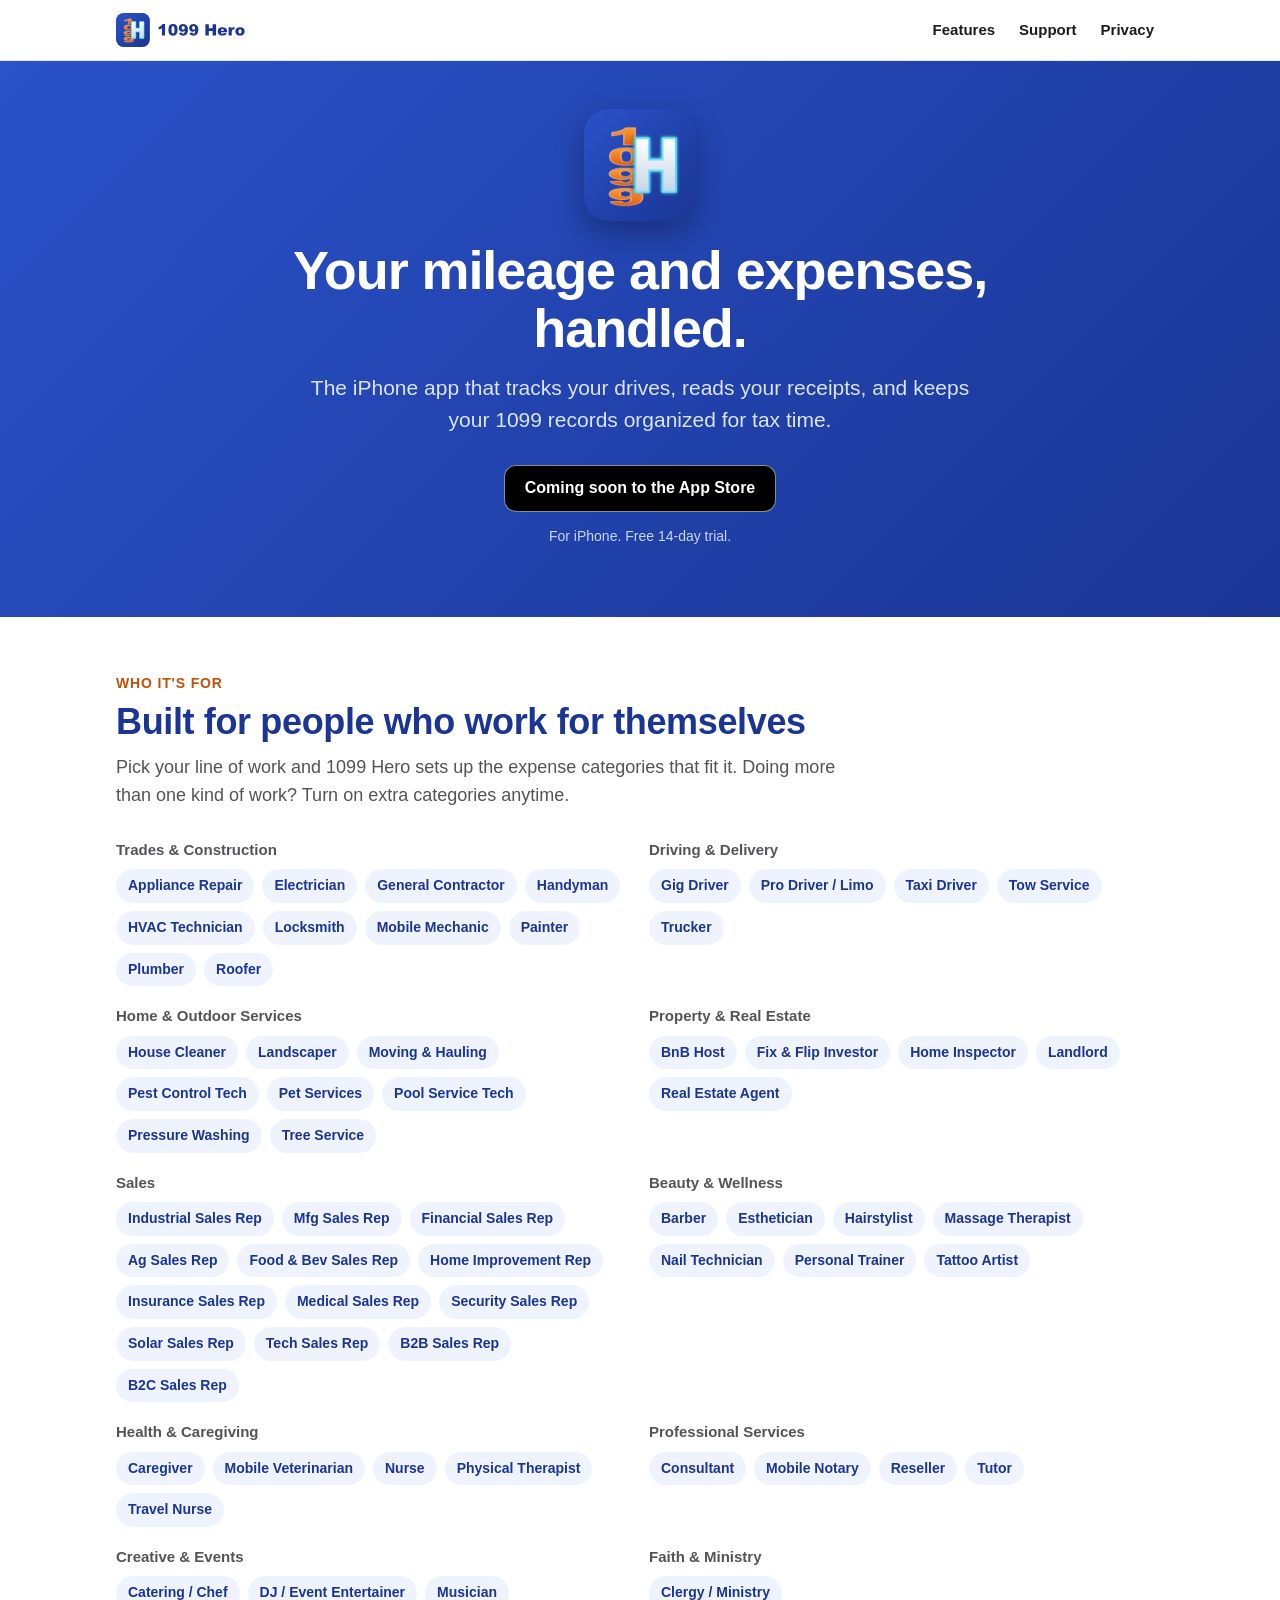
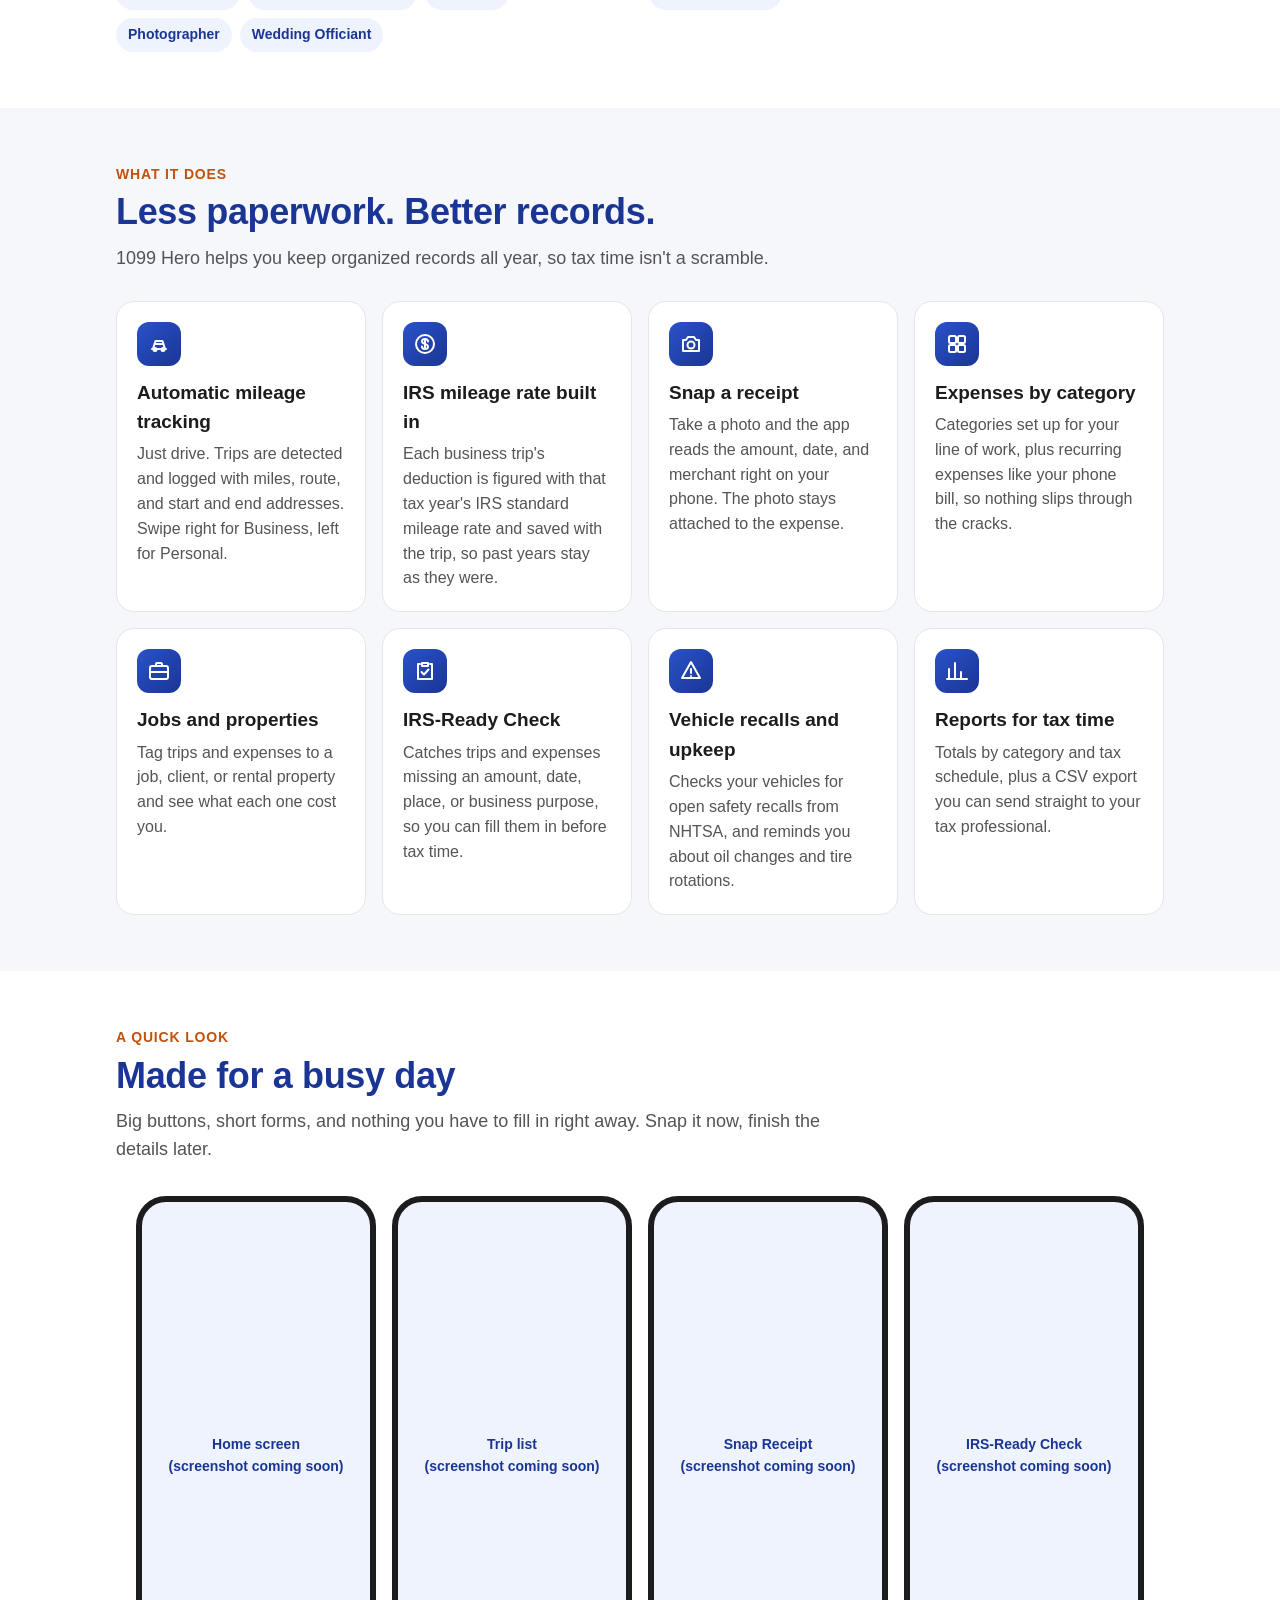
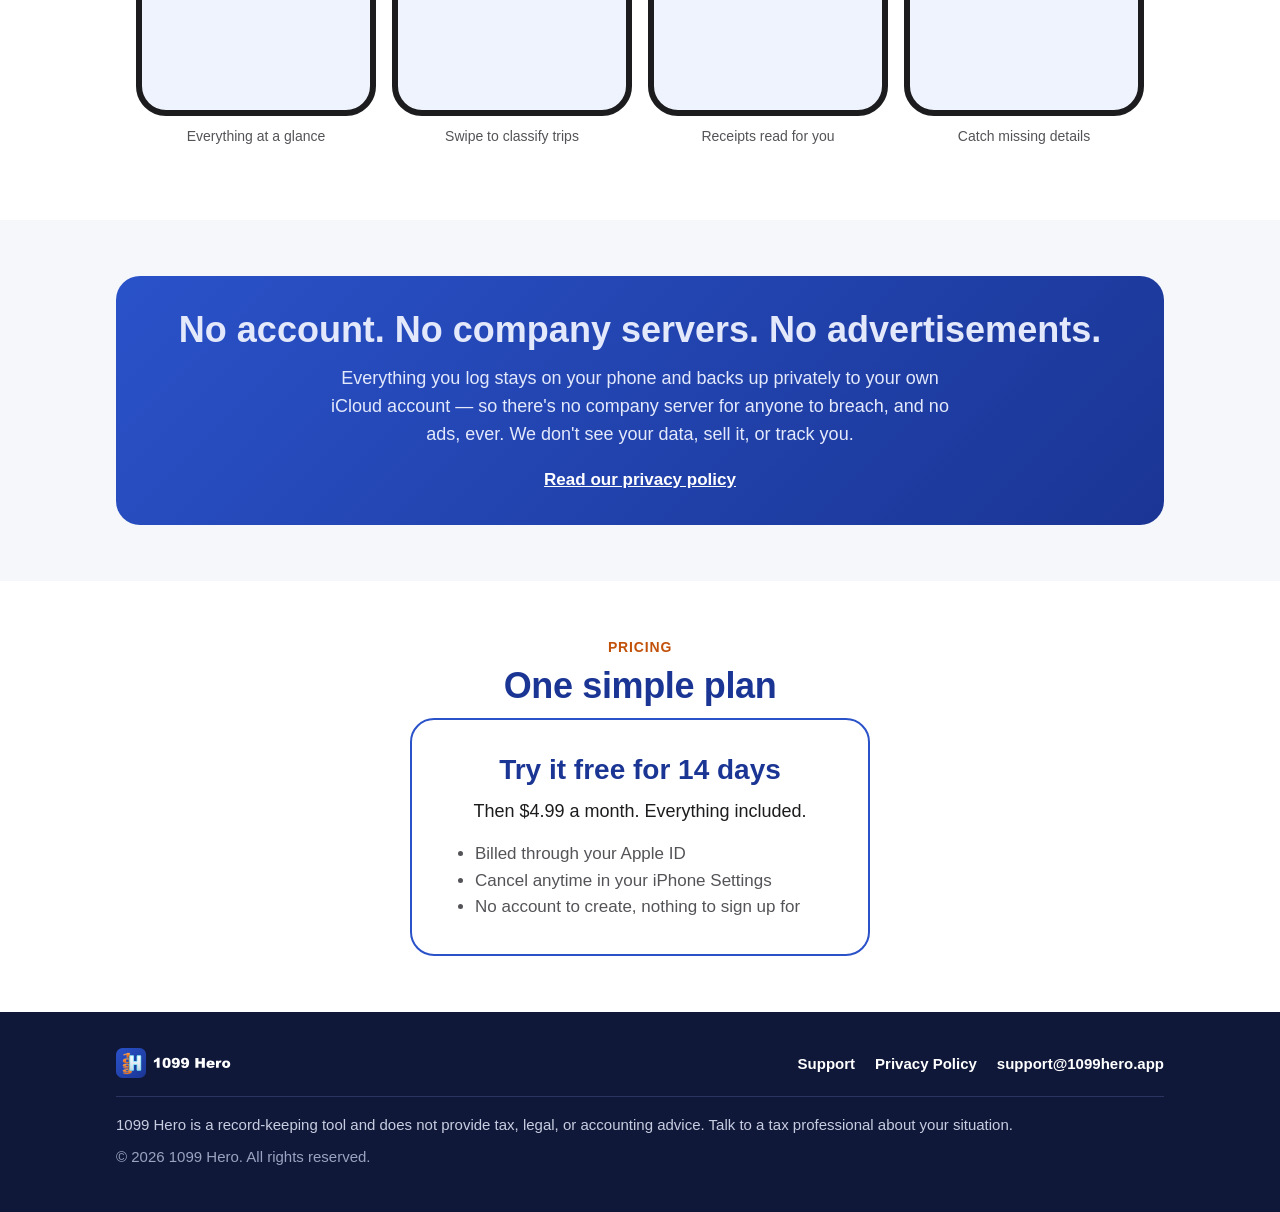
==== index.html @ 38cb96b1 "Initial 1099 Hero website: home, support, privacy policy Co-Authored-By: Claude Opus 5.5 <noreply@an" ====
<!doctype html>
<html lang="en">
<head>
<meta charset="utf-8">
<meta name="viewport" content="width=device-width, initial-scale=1, viewport-fit=cover">
<title>1099 Hero – Mileage, Receipt &amp; Expense Tracker for 1099 Workers</title>
<meta name="description" content="1099 Hero is an iPhone app for self-employed and 1099 workers. Track mileage automatically, snap receipts, organize expenses by job, and keep IRS-ready records. No account, no ads.">
<link rel="canonical" href="https://1099hero.app/">
<meta name="theme-color" content="#2A52C9">
<link rel="icon" href="assets/img/icon.svg" type="image/svg+xml">
<link rel="icon" href="assets/img/favicon-32.png" sizes="32x32" type="image/png">
<link rel="apple-touch-icon" href="assets/img/apple-touch-icon.png">
<meta property="og:type" content="website">
<meta property="og:site_name" content="1099 Hero">
<meta property="og:title" content="1099 Hero – Mileage, receipts and expenses for 1099 workers">
<meta property="og:description" content="Track mileage automatically, snap receipts, and keep organized, IRS-ready records on your iPhone. No account. No ads.">
<meta property="og:url" content="https://1099hero.app/">
<meta property="og:image" content="https://1099hero.app/assets/img/og-image.png">
<meta property="og:image:width" content="1200">
<meta property="og:image:height" content="630">
<meta property="og:image:alt" content="1099 Hero logo with the words: Mileage, receipts and expenses for 1099 workers">
<meta name="twitter:card" content="summary_large_image">
<link rel="stylesheet" href="assets/css/site.css">
</head>
<body>
<a class="skip" href="#main">Skip to content</a>

<header class="site-header">
  <div class="wrap">
    <a class="brand" href="./" aria-label="1099 Hero home"><img src="assets/img/logo-horizontal-light-bg.svg" alt="1099 Hero" width="134" height="34"></a>
    <nav class="nav" aria-label="Main">
      <a class="hide-sm" href="#features">Features</a>
      <a href="support/">Support</a>
      <a href="privacy/">Privacy</a>
    </nav>
  </div>
</header>

<main id="main">

  <section class="hero">
    <div class="wrap">
      <img class="app-icon" src="assets/img/icon-256.png" alt="1099 Hero app icon" width="112" height="112">
      <h1>Your mileage and expenses, handled.</h1>
      <p class="sub">The iPhone app that tracks your drives, reads your receipts, and keeps your 1099 records organized for tax time.</p>
      <!-- AT LAUNCH: replace this <span> with Apple's official "Download on the App Store" badge, e.g.
           <a href="https://apps.apple.com/app/idXXXXXXXXXX"><img src="assets/img/app-store-badge.svg" alt="Download on the App Store" width="160" height="53"></a> -->
      <span class="store-badge" role="note">Coming soon to the App Store</span>
      <p class="fine">For iPhone. Free 14-day trial.</p>
    </div>
  </section>

  <section class="block" id="who">
    <div class="wrap">
      <p class="eyebrow">Who it's for</p>
      <h2>Built for people who work for themselves</h2>
      <p class="lede">Pick your line of work and 1099 Hero sets up the expense categories that fit it. Doing more than one kind of work? Turn on extra categories anytime.</p>
      <div class="groups">
        <div class="group">
          <h3>Trades &amp; Construction</h3>
          <ul class="chips">
            <li>Appliance Repair</li><li>Electrician</li><li>General Contractor</li><li>Handyman</li><li>HVAC Technician</li><li>Locksmith</li><li>Mobile Mechanic</li><li>Painter</li><li>Plumber</li><li>Roofer</li>
          </ul>
        </div>
        <div class="group">
          <h3>Driving &amp; Delivery</h3>
          <ul class="chips">
            <li>Gig Driver</li><li>Pro Driver / Limo</li><li>Taxi Driver</li><li>Tow Service</li><li>Trucker</li>
          </ul>
        </div>
        <div class="group">
          <h3>Home &amp; Outdoor Services</h3>
          <ul class="chips">
            <li>House Cleaner</li><li>Landscaper</li><li>Moving &amp; Hauling</li><li>Pest Control Tech</li><li>Pet Services</li><li>Pool Service Tech</li><li>Pressure Washing</li><li>Tree Service</li>
          </ul>
        </div>
        <div class="group">
          <h3>Property &amp; Real Estate</h3>
          <ul class="chips">
            <li>BnB Host</li><li>Fix &amp; Flip Investor</li><li>Home Inspector</li><li>Landlord</li><li>Real Estate Agent</li>
          </ul>
        </div>
        <div class="group">
          <h3>Sales</h3>
          <ul class="chips">
            <li>Industrial Sales Rep</li><li>Mfg Sales Rep</li><li>Financial Sales Rep</li><li>Ag Sales Rep</li><li>Food &amp; Bev Sales Rep</li><li>Home Improvement Rep</li><li>Insurance Sales Rep</li><li>Medical Sales Rep</li><li>Security Sales Rep</li><li>Solar Sales Rep</li><li>Tech Sales Rep</li><li>B2B Sales Rep</li><li>B2C Sales Rep</li>
          </ul>
        </div>
        <div class="group">
          <h3>Beauty &amp; Wellness</h3>
          <ul class="chips">
            <li>Barber</li><li>Esthetician</li><li>Hairstylist</li><li>Massage Therapist</li><li>Nail Technician</li><li>Personal Trainer</li><li>Tattoo Artist</li>
          </ul>
        </div>
        <div class="group">
          <h3>Health &amp; Caregiving</h3>
          <ul class="chips">
            <li>Caregiver</li><li>Mobile Veterinarian</li><li>Nurse</li><li>Physical Therapist</li><li>Travel Nurse</li>
          </ul>
        </div>
        <div class="group">
          <h3>Professional Services</h3>
          <ul class="chips">
            <li>Consultant</li><li>Mobile Notary</li><li>Reseller</li><li>Tutor</li>
          </ul>
        </div>
        <div class="group">
          <h3>Creative &amp; Events</h3>
          <ul class="chips">
            <li>Catering / Chef</li><li>DJ / Event Entertainer</li><li>Musician</li><li>Photographer</li><li>Wedding Officiant</li>
          </ul>
        </div>
        <div class="group">
          <h3>Faith &amp; Ministry</h3>
          <ul class="chips">
            <li>Clergy / Ministry</li>
          </ul>
        </div>
      </div>
    </div>
  </section>

  <section class="block soft" id="features">
    <div class="wrap">
      <p class="eyebrow">What it does</p>
      <h2>Less paperwork. Better records.</h2>
      <p class="lede">1099 Hero helps you keep organized records all year, so tax time isn't a scramble.</p>
      <div class="features">
        <article class="feature">
          <div class="ic" aria-hidden="true"><svg viewBox="0 0 24 24"><path d="M5 17h14M6 17l1.5-5h9L18 17M7.5 12l1-3h7l1 3"/><circle cx="8" cy="17.5" r="1.5"/><circle cx="16" cy="17.5" r="1.5"/></svg></div>
          <h3>Automatic mileage tracking</h3>
          <p>Just drive. Trips are detected and logged with miles, route, and start and end addresses. Swipe right for Business, left for Personal.</p>
        </article>
        <article class="feature">
          <div class="ic" aria-hidden="true"><svg viewBox="0 0 24 24"><circle cx="12" cy="12" r="9"/><path d="M12 7v10M15 9.5c0-1.4-1.3-2.5-3-2.5s-3 1-3 2.4c0 3.2 6 1.8 6 5.1 0 1.4-1.3 2.5-3 2.5s-3-1.1-3-2.5"/></svg></div>
          <h3>IRS mileage rate built in</h3>
          <p>Each business trip's deduction is figured with that tax year's IRS standard mileage rate and saved with the trip, so past years stay as they were.</p>
        </article>
        <article class="feature">
          <div class="ic" aria-hidden="true"><svg viewBox="0 0 24 24"><path d="M4 8h3l2-3h6l2 3h3v11H4z"/><circle cx="12" cy="13" r="3.5"/></svg></div>
          <h3>Snap a receipt</h3>
          <p>Take a photo and the app reads the amount, date, and merchant right on your phone. The photo stays attached to the expense.</p>
        </article>
        <article class="feature">
          <div class="ic" aria-hidden="true"><svg viewBox="0 0 24 24"><rect x="4" y="4" width="7" height="7" rx="1.5"/><rect x="13" y="4" width="7" height="7" rx="1.5"/><rect x="4" y="13" width="7" height="7" rx="1.5"/><rect x="13" y="13" width="7" height="7" rx="1.5"/></svg></div>
          <h3>Expenses by category</h3>
          <p>Categories set up for your line of work, plus recurring expenses like your phone bill, so nothing slips through the cracks.</p>
        </article>
        <article class="feature">
          <div class="ic" aria-hidden="true"><svg viewBox="0 0 24 24"><rect x="3" y="7" width="18" height="13" rx="2"/><path d="M9 7V5a1 1 0 0 1 1-1h4a1 1 0 0 1 1 1v2M3 13h18"/></svg></div>
          <h3>Jobs and properties</h3>
          <p>Tag trips and expenses to a job, client, or rental property and see what each one cost you.</p>
        </article>
        <article class="feature">
          <div class="ic" aria-hidden="true"><svg viewBox="0 0 24 24"><path d="M9 4h6v3H9zM7 5H5v15h14V5h-2"/><path d="M8.5 13l2.5 2.5 4.5-5"/></svg></div>
          <h3>IRS-Ready Check</h3>
          <p>Catches trips and expenses missing an amount, date, place, or business purpose, so you can fill them in before tax time.</p>
        </article>
        <article class="feature">
          <div class="ic" aria-hidden="true"><svg viewBox="0 0 24 24"><path d="M12 3l9 16H3z"/><path d="M12 10v4M12 17h.01"/></svg></div>
          <h3>Vehicle recalls and upkeep</h3>
          <p>Checks your vehicles for open safety recalls from NHTSA, and reminds you about oil changes and tire rotations.</p>
        </article>
        <article class="feature">
          <div class="ic" aria-hidden="true"><svg viewBox="0 0 24 24"><path d="M4 20V10M10 20V4M16 20v-7M22 20H2"/></svg></div>
          <h3>Reports for tax time</h3>
          <p>Totals by category and tax schedule, plus a CSV export you can send straight to your tax professional.</p>
        </article>
      </div>
    </div>
  </section>

  <section class="block" id="screens">
    <div class="wrap">
      <p class="eyebrow">A quick look</p>
      <h2>Made for a busy day</h2>
      <p class="lede">Big buttons, short forms, and nothing you have to fill in right away. Snap it now, finish the details later.</p>
      <!-- SCREENSHOTS: drop PNGs into assets/img/screenshots/ and replace each placeholder
           <div class="frame">…</div> with <div class="frame"><img src="assets/img/screenshots/home.png" alt="…" loading="lazy"></div> -->
      <div class="shots">
        <figure class="shot"><div class="frame">Home screen<br>(screenshot coming soon)</div><figcaption>Everything at a glance</figcaption></figure>
        <figure class="shot"><div class="frame">Trip list<br>(screenshot coming soon)</div><figcaption>Swipe to classify trips</figcaption></figure>
        <figure class="shot"><div class="frame">Snap Receipt<br>(screenshot coming soon)</div><figcaption>Receipts read for you</figcaption></figure>
        <figure class="shot"><div class="frame">IRS-Ready Check<br>(screenshot coming soon)</div><figcaption>Catch missing details</figcaption></figure>
      </div>
    </div>
  </section>

  <section class="block soft" id="privacy">
    <div class="wrap">
      <div class="privacy-card">
        <p class="big">No account. No company servers. No advertisements.</p>
        <p>Everything you log stays on your phone and backs up privately to your own iCloud account — so there's no company server for anyone to breach, and no ads, ever. We don't see your data, sell it, or track you.</p>
        <a href="privacy/">Read our privacy policy</a>
      </div>
    </div>
  </section>

  <section class="block" id="pricing">
    <div class="wrap">
      <p class="eyebrow" style="text-align:center">Pricing</p>
      <h2 style="text-align:center">One simple plan</h2>
      <div class="price-card">
        <p class="trial">Try it free for 14 days</p>
        <p class="then">Then $4.99 a month. Everything included.</p>
        <ul>
          <li>Billed through your Apple ID</li>
          <li>Cancel anytime in your iPhone Settings</li>
          <li>No account to create, nothing to sign up for</li>
        </ul>
      </div>
    </div>
  </section>

</main>

<footer class="site-footer">
  <div class="wrap">
    <div class="footer-top">
      <img src="assets/img/logo-horizontal-dark-bg.svg" alt="1099 Hero" width="118" height="30">
      <ul class="footer-links">
        <li><a href="support/">Support</a></li>
        <li><a href="privacy/">Privacy Policy</a></li>
        <li><a href="mailto:support@1099hero.app">support@1099hero.app</a></li>
      </ul>
    </div>
    <p class="disclaimer">1099 Hero is a record-keeping tool and does not provide tax, legal, or accounting advice. Talk to a tax professional about your situation.</p>
    <p class="copy">© 2026 1099 Hero. All rights reserved.</p>
  </div>
</footer>
</body>
</html>
---- assets/css/site.css ----
/* 1099 Hero website — one shared stylesheet for every page.
   Colors match the app: royal blue gradient + orange for actions. */
:root {
  --blue-1: #2A52C9;
  --blue-2: #1A3594;
  --blue-text: #1A3594;
  --blue-tint: #EFF3FD;
  --orange: #F97316;
  --orange-dark: #C2510A;      /* button fill: white text passes contrast */
  --orange-darker: #A3440A;
  --orange-tint: #FFF4ED;
  --text: #1C1C1E;
  --muted: #545458;
  --line: #E5E5EA;
  --bg: #FFFFFF;
  --bg-soft: #F6F7FB;
  --radius: 18px;
  --max: 1080px;
  color-scheme: light;
}

* { box-sizing: border-box; }
html { -webkit-text-size-adjust: 100%; scroll-behavior: smooth; }
body {
  margin: 0;
  background: var(--bg);
  color: var(--text);
  font: 17px/1.55 -apple-system, BlinkMacSystemFont, "SF Pro Text", "Segoe UI", Roboto, Helvetica, Arial, sans-serif;
}
img, svg { max-width: 100%; display: block; }
a { color: var(--blue-1); }
a:hover { color: var(--blue-2); }
:focus-visible { outline: 3px solid var(--orange); outline-offset: 2px; border-radius: 6px; }

.wrap { max-width: var(--max); margin: 0 auto; padding: 0 16px; }
.skip { position: absolute; left: -9999px; }
.skip:focus { left: 16px; top: 12px; background: #fff; padding: 8px 12px; z-index: 10; }

/* Header */
.site-header { border-bottom: 1px solid var(--line); background: rgba(255,255,255,.94); position: sticky; top: 0; z-index: 5; backdrop-filter: saturate(180%) blur(12px); -webkit-backdrop-filter: saturate(180%) blur(12px); }
.site-header .wrap { display: flex; align-items: center; justify-content: space-between; gap: 12px; min-height: 60px; }
.brand img { height: 34px; width: auto; }
.nav { display: flex; gap: 4px; }
.nav a { color: var(--text); text-decoration: none; font-weight: 600; font-size: 15px; padding: 8px 10px; border-radius: 10px; }
.nav a:hover, .nav a[aria-current="page"] { background: var(--blue-tint); color: var(--blue-2); }
@media (max-width: 420px) { .brand img { height: 28px; } .nav a { padding: 8px 7px; font-size: 14px; } .nav .hide-sm { display: none; } }

/* Hero */
.hero { background: linear-gradient(135deg, var(--blue-1), var(--blue-2)); color: #fff; text-align: center; padding: 48px 0 56px; }
.hero .app-icon { width: 112px; height: 112px; margin: 0 auto 20px; border-radius: 25px; box-shadow: 0 12px 30px rgba(0,0,0,.3); }
.hero h1 { font-size: clamp(32px, 8vw, 54px); line-height: 1.08; letter-spacing: -.02em; margin: 0 auto 14px; max-width: 14em; }
.hero p.sub { font-size: clamp(17px, 4.4vw, 21px); color: #DCE4FA; margin: 0 auto 28px; max-width: 32em; }
.store-badge { display: inline-flex; align-items: center; gap: 10px; background: #000; color: #fff; border: 1px solid rgba(255,255,255,.55); border-radius: 12px; padding: 10px 20px; font-weight: 600; font-size: 16px; text-decoration: none; }
.store-badge svg { width: 22px; height: 22px; fill: #fff; }
.hero .fine { font-size: 14px; color: #C9D6F5; margin-top: 14px; }

/* Sections */
section.block { padding: 56px 0; }
section.block.soft { background: var(--bg-soft); }
.eyebrow { color: var(--orange-dark); font-weight: 700; font-size: 14px; letter-spacing: .06em; text-transform: uppercase; margin: 0 0 6px; }
h2 { font-size: clamp(26px, 6vw, 36px); line-height: 1.15; letter-spacing: -.01em; margin: 0 0 12px; color: var(--blue-text); }
h3 { font-size: 19px; margin: 0 0 6px; }
.lede { color: var(--muted); font-size: 18px; max-width: 40em; margin: 0 0 28px; }

/* Professions */
.groups { display: grid; gap: 18px; grid-template-columns: 1fr; }
@media (min-width: 720px) { .groups { grid-template-columns: 1fr 1fr; } }
.group h3 { font-size: 15px; color: var(--muted); font-weight: 700; margin-bottom: 8px; }
.chips { display: flex; flex-wrap: wrap; gap: 8px; list-style: none; margin: 0; padding: 0; }
.chips li { background: var(--blue-tint); color: var(--blue-2); border-radius: 999px; padding: 6px 12px; font-size: 14px; font-weight: 600; }

/* Features */
.features { display: grid; gap: 16px; grid-template-columns: 1fr; }
@media (min-width: 640px) { .features { grid-template-columns: 1fr 1fr; } }
@media (min-width: 980px) { .features { grid-template-columns: 1fr 1fr 1fr 1fr; } }
.feature { background: #fff; border: 1px solid var(--line); border-radius: var(--radius); padding: 20px; }
.feature .ic { width: 44px; height: 44px; border-radius: 12px; display: grid; place-items: center; background: linear-gradient(135deg, var(--blue-1), var(--blue-2)); margin-bottom: 12px; }
.feature .ic svg { width: 24px; height: 24px; stroke: #fff; fill: none; stroke-width: 2; stroke-linecap: round; stroke-linejoin: round; }
.feature p { margin: 0; color: var(--muted); font-size: 16px; }

/* Screenshots */
.shots { display: flex; gap: 16px; overflow-x: auto; scroll-snap-type: x mandatory; padding: 4px 4px 16px; margin: 0 -4px; }
.shot { flex: 0 0 auto; width: min(62vw, 240px); scroll-snap-align: center; text-align: center; margin: 0; }
.shot .frame { aspect-ratio: 1290 / 2796; border-radius: 30px; border: 6px solid #1C1C1E; background: var(--blue-tint); overflow: hidden; display: grid; place-items: center; color: var(--blue-2); font-weight: 600; font-size: 14px; padding: 12px; }
.shot .frame img { width: 100%; height: 100%; object-fit: cover; }
.shot figcaption { font-size: 14px; color: var(--muted); margin-top: 10px; }
@media (min-width: 900px) { .shots { justify-content: center; overflow: visible; } }

/* Privacy */
.privacy-card { background: linear-gradient(135deg, var(--blue-1), var(--blue-2)); color: #fff; border-radius: 24px; padding: 32px 22px; text-align: center; }
.privacy-card .big { font-size: clamp(24px, 6vw, 36px); font-weight: 800; line-height: 1.2; margin: 0 0 14px; }
.privacy-card p { color: #E3E9FB; max-width: 36em; margin: 0 auto 18px; font-size: 18px; }
.privacy-card a { color: #fff; font-weight: 600; }

/* Pricing */
.price-card { max-width: 460px; margin: 0 auto; text-align: center; border: 2px solid var(--blue-1); border-radius: 24px; padding: 28px 22px; background: #fff; }
.price-card .trial { font-size: 28px; font-weight: 800; color: var(--blue-text); margin: 0 0 6px; }
.price-card .then { font-size: 18px; margin: 0 0 16px; }
.price-card ul { text-align: left; margin: 0 auto 6px; padding-left: 22px; max-width: 22em; color: var(--muted); }

/* Buttons */
.btn { display: inline-block; background: var(--orange-dark); color: #fff; text-decoration: none; font-weight: 700; padding: 14px 24px; border-radius: 14px; font-size: 17px; }
.btn:hover { background: var(--orange-darker); color: #fff; }

/* Support / text pages */
.page-head { background: linear-gradient(135deg, var(--blue-1), var(--blue-2)); color: #fff; padding: 40px 0; }
.page-head h1 { margin: 0 0 6px; font-size: clamp(30px, 7vw, 44px); line-height: 1.1; }
.page-head p { margin: 0; color: #DCE4FA; font-size: 18px; }
.contact-card { background: var(--orange-tint); border: 1px solid #F6C9A6; border-radius: var(--radius); padding: 22px; margin: 0 0 32px; }
.contact-card p { margin: 0 0 14px; font-size: 19px; font-weight: 600; }
.contact-card .note { font-size: 15px; font-weight: 400; color: var(--muted); margin: 12px 0 0; }
.faq details { border: 1px solid var(--line); border-radius: 14px; padding: 0 18px; margin-bottom: 10px; background: #fff; }
.faq summary { cursor: pointer; font-weight: 700; padding: 16px 0; list-style: none; position: relative; padding-right: 28px; }
.faq summary::-webkit-details-marker { display: none; }
.faq summary::after { content: "+"; position: absolute; right: 0; top: 12px; font-size: 24px; color: var(--blue-1); font-weight: 400; }
.faq details[open] summary::after { content: "–"; }
.faq details > div { padding: 0 0 16px; color: #3A3A3C; }
.faq details > div p { margin: 0 0 10px; }

/* Long-form (privacy policy) */
.prose { max-width: 760px; }
.prose .meta { color: var(--muted); margin: 0 0 24px; }
.prose .summary { background: var(--orange-tint); border: 1px solid #F6C9A6; border-radius: var(--radius); padding: 16px 20px; margin-bottom: 28px; }
.prose .summary h2 { font-size: 20px; color: var(--orange-dark); margin-top: 0; }
.prose section { border-top: 1px solid var(--line); padding: 20px 0 6px; }
.prose h2 { font-size: 22px; margin: 0 0 8px; }
.prose h3 { font-size: 17px; margin: 16px 0 4px; }
.prose li { margin-bottom: 6px; }
.prose table { width: 100%; border-collapse: collapse; font-size: 15px; margin-top: 8px; }
.prose th, .prose td { text-align: left; vertical-align: top; padding: 8px 6px; border-top: 1px solid var(--line); }
.prose th { color: var(--muted); font-weight: 600; }
@media (max-width: 560px) {
  .prose table, .prose thead, .prose tbody, .prose tr, .prose th, .prose td { display: block; }
  .prose thead { display: none; }
  .prose td { border-top: none; padding: 2px 0; }
  .prose tr { border-top: 1px solid var(--line); padding: 8px 0; }
  .prose td:first-child { font-weight: 700; }
}

/* Footer */
.site-footer { background: #10183A; color: #C7CDE0; padding: 36px 0 44px; font-size: 15px; }
.site-footer a { color: #fff; }
.footer-top { display: flex; flex-wrap: wrap; gap: 18px 28px; align-items: center; justify-content: space-between; margin-bottom: 18px; }
.footer-top img { height: 30px; width: auto; }
.footer-links { display: flex; flex-wrap: wrap; gap: 8px 20px; list-style: none; margin: 0; padding: 0; }
.footer-links a { text-decoration: none; font-weight: 600; }
.footer-links a:hover { text-decoration: underline; }
.disclaimer { border-top: 1px solid #2A3460; padding-top: 16px; margin: 0 0 8px; }
.copy { margin: 0; color: #9AA3BF; }
.prose .small { color: var(--muted); font-size: 14px; }
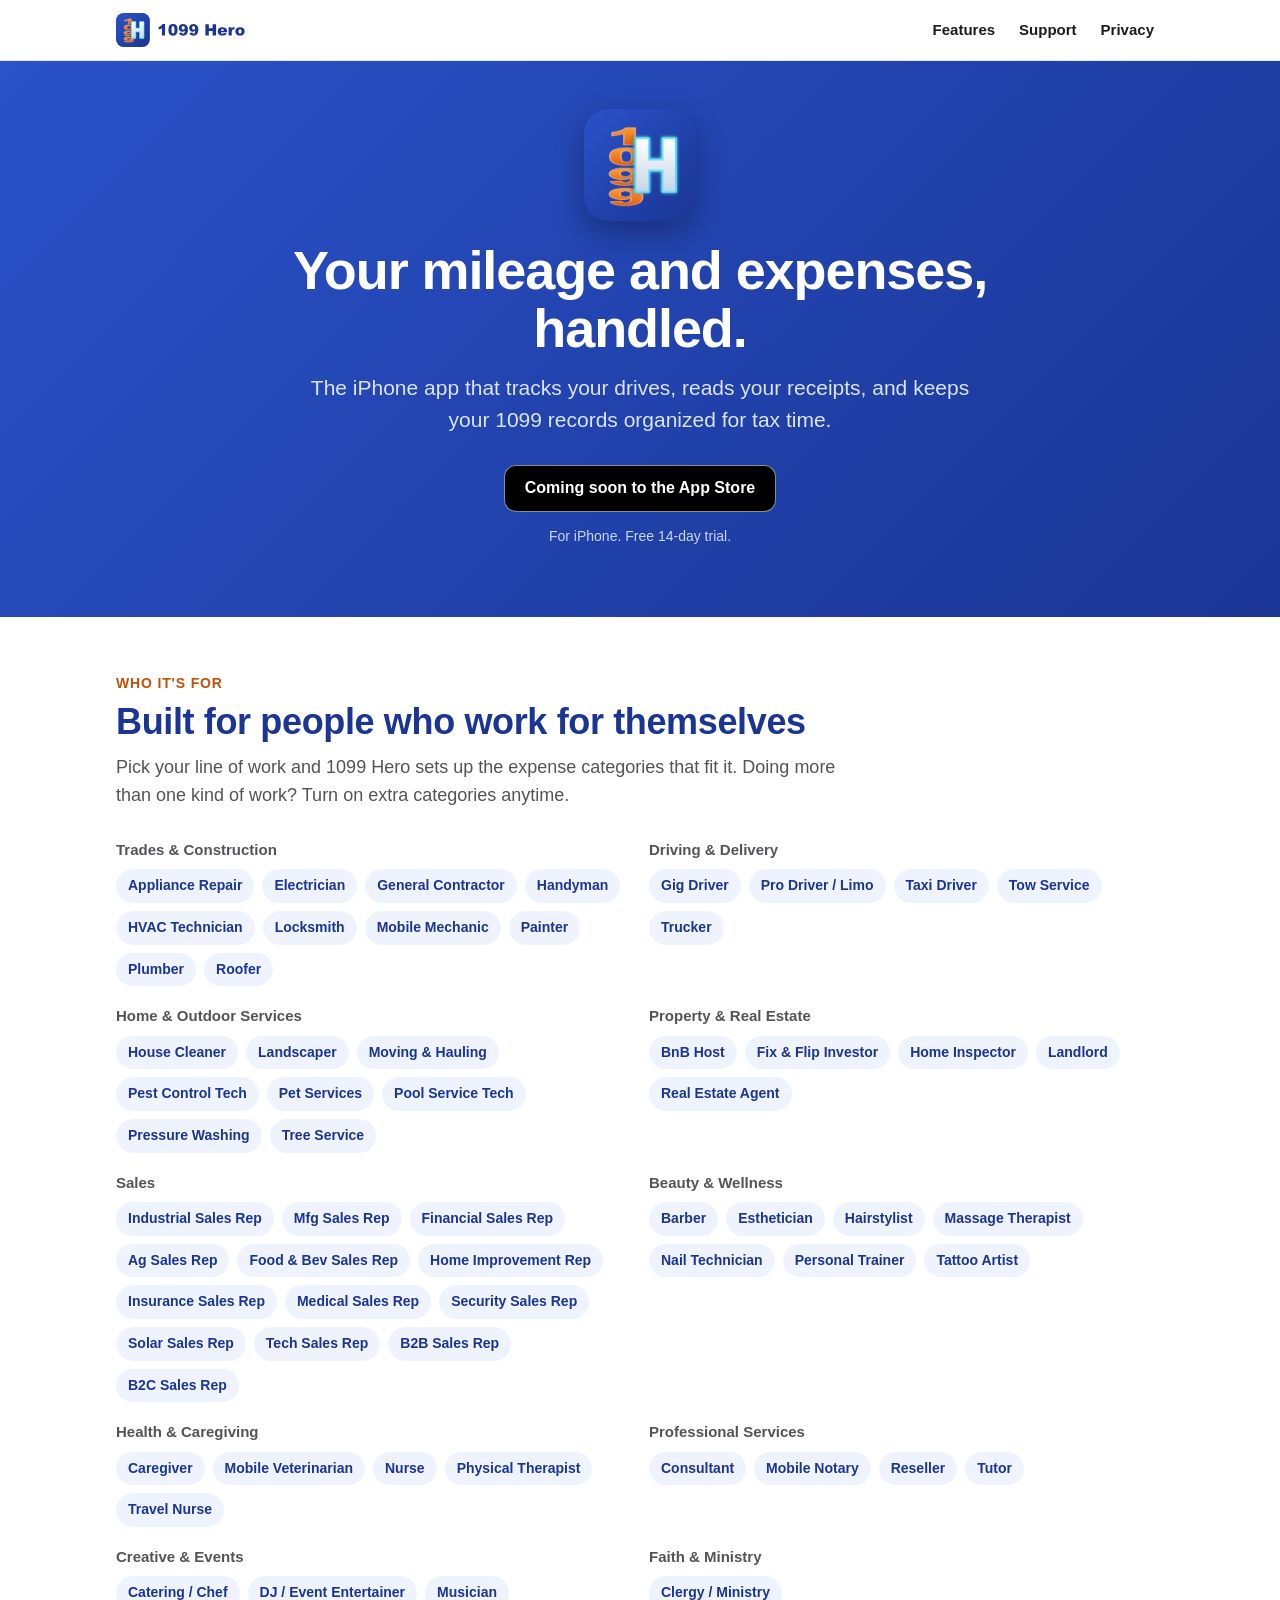
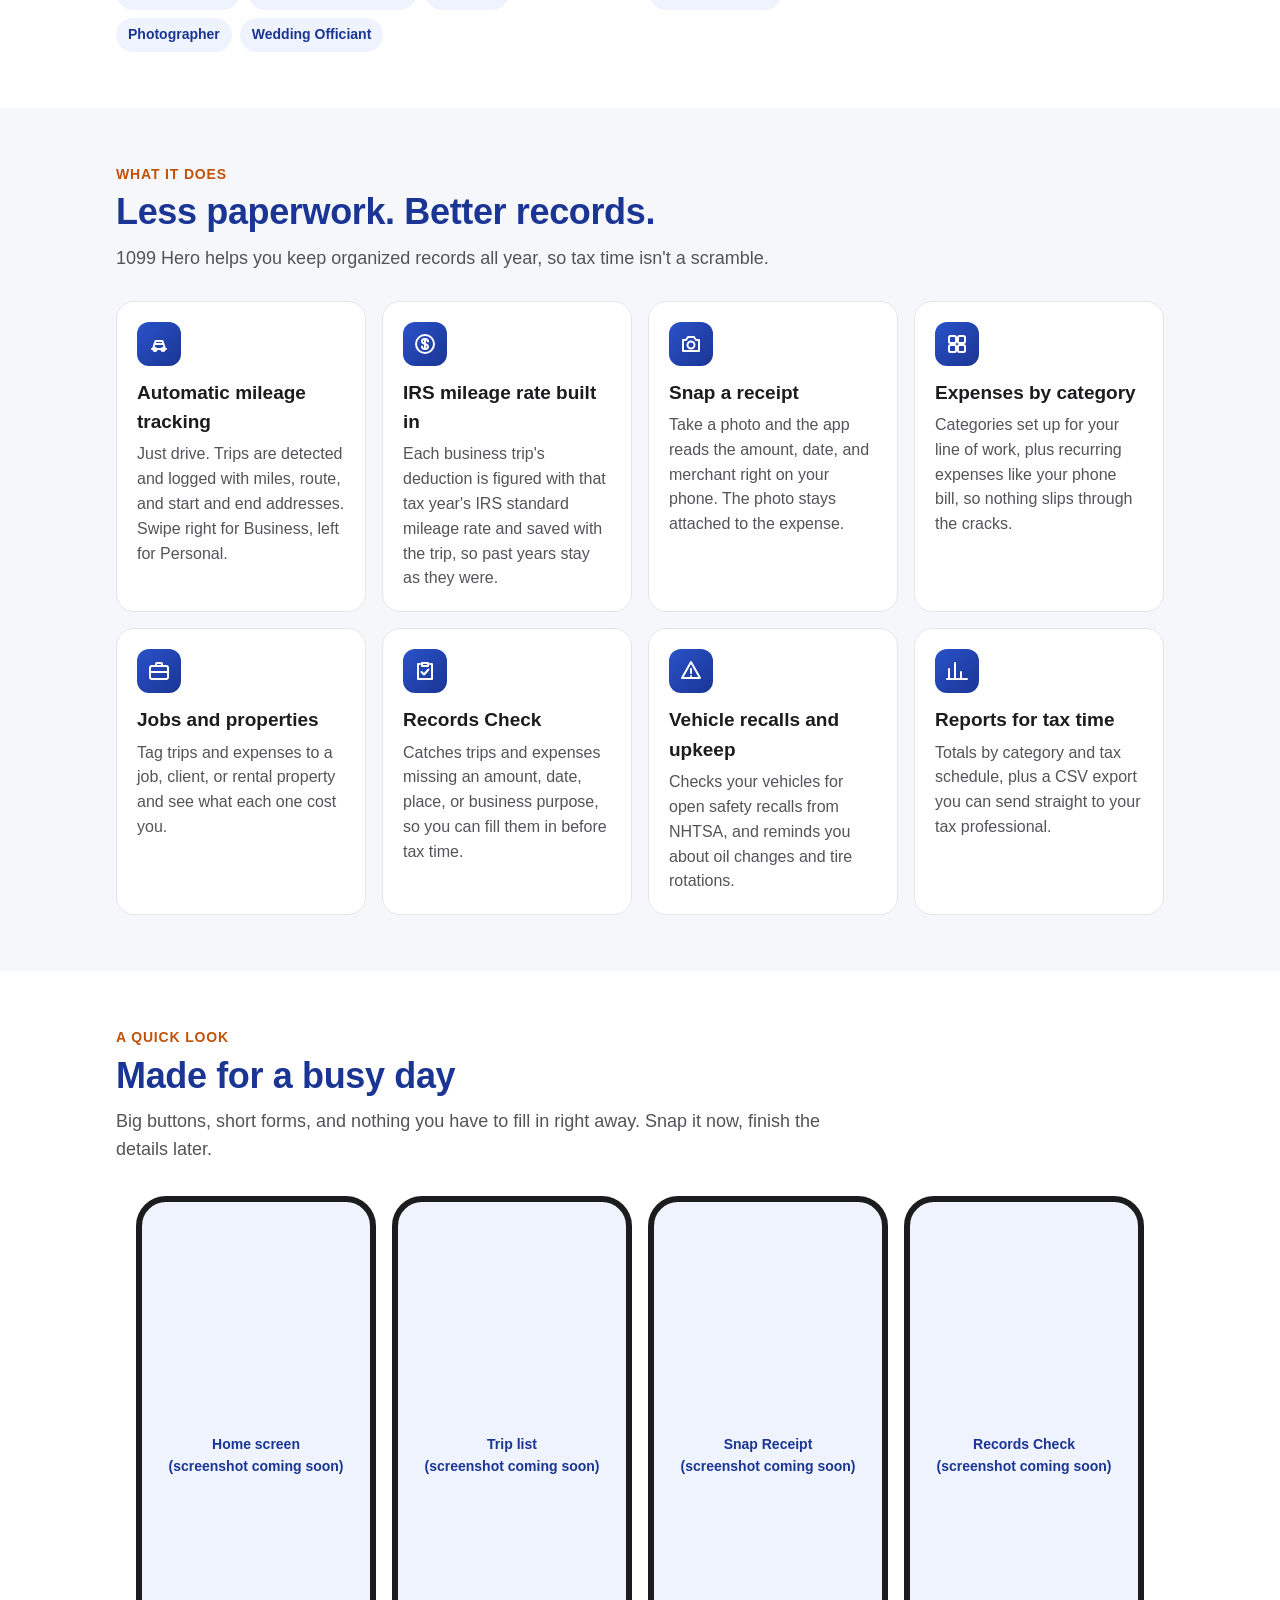
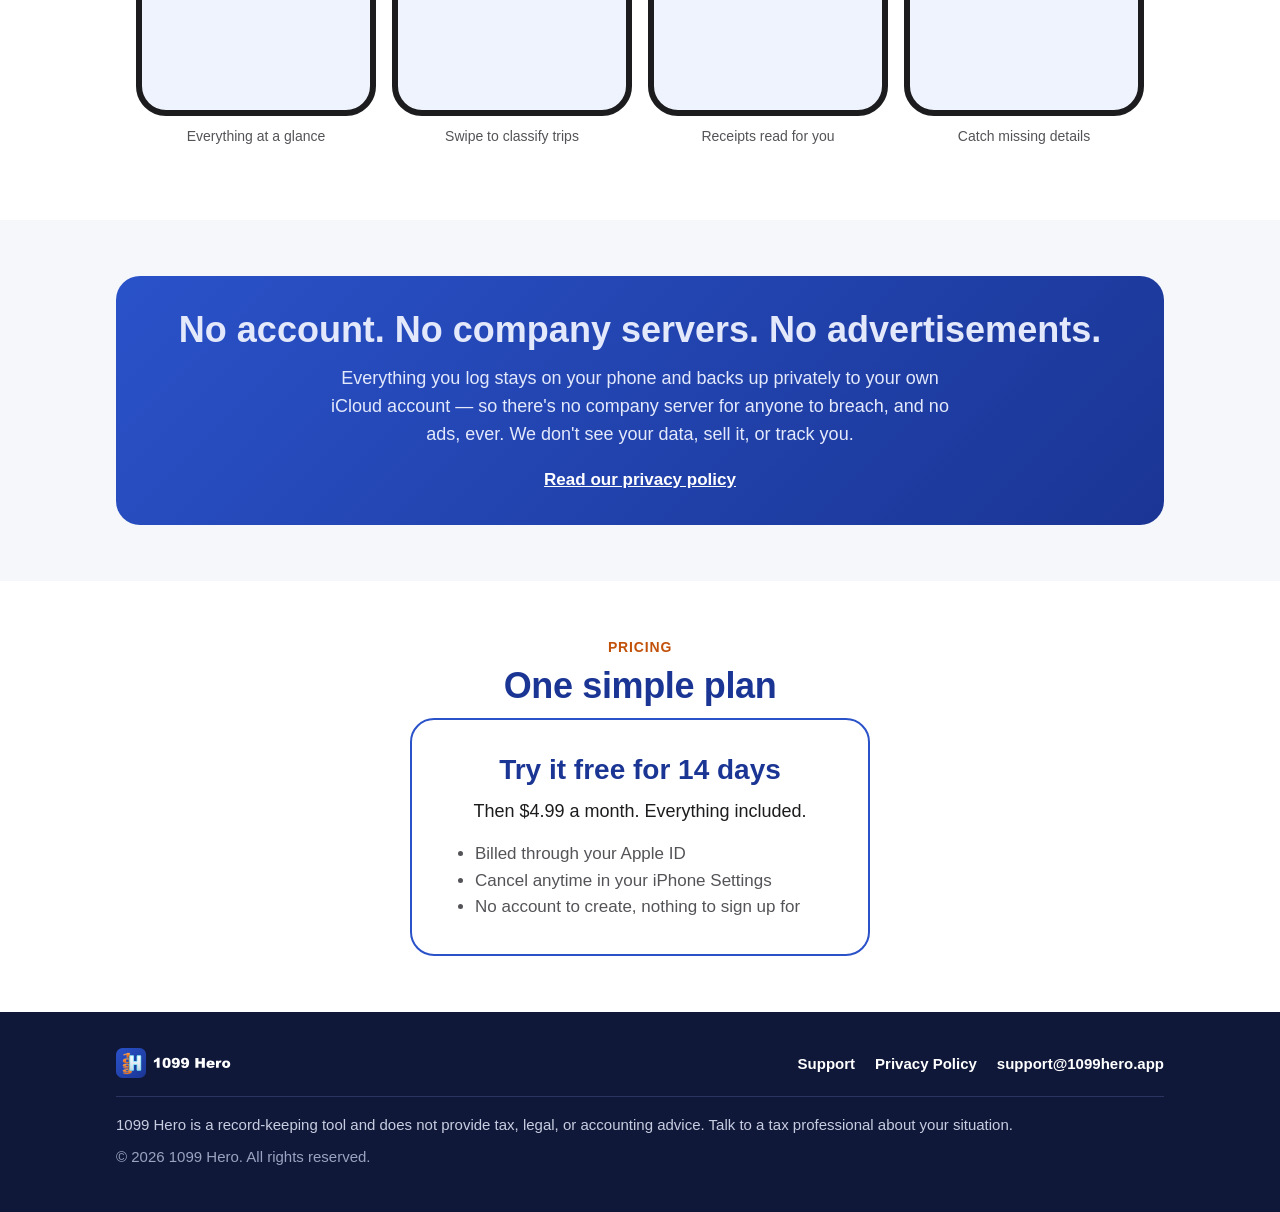
==== commit 24b2cae6: "Replace 'IRS-Ready' wording: Records Check, complete records (matches the app, Build 77) Co-Authored" ====
--- a/index.html
+++ b/index.html
@@ -4,7 +4,7 @@
 <meta charset="utf-8">
 <meta name="viewport" content="width=device-width, initial-scale=1, viewport-fit=cover">
 <title>1099 Hero – Mileage, Receipt &amp; Expense Tracker for 1099 Workers</title>
-<meta name="description" content="1099 Hero is an iPhone app for self-employed and 1099 workers. Track mileage automatically, snap receipts, organize expenses by job, and keep IRS-ready records. No account, no ads.">
+<meta name="description" content="1099 Hero is an iPhone app for self-employed and 1099 workers. Track mileage automatically, snap receipts, organize expenses by job, and keep complete records. No account, no ads.">
 <link rel="canonical" href="https://1099hero.app/">
 <meta name="theme-color" content="#2A52C9">
 <link rel="icon" href="assets/img/icon.svg" type="image/svg+xml">
@@ -13,7 +13,7 @@
 <meta property="og:type" content="website">
 <meta property="og:site_name" content="1099 Hero">
 <meta property="og:title" content="1099 Hero – Mileage, receipts and expenses for 1099 workers">
-<meta property="og:description" content="Track mileage automatically, snap receipts, and keep organized, IRS-ready records on your iPhone. No account. No ads.">
+<meta property="og:description" content="Track mileage automatically, snap receipts, and keep organized, complete records on your iPhone. No account. No ads.">
 <meta property="og:url" content="https://1099hero.app/">
 <meta property="og:image" content="https://1099hero.app/assets/img/og-image.png">
 <meta property="og:image:width" content="1200">
@@ -153,7 +153,7 @@
         </article>
         <article class="feature">
           <div class="ic" aria-hidden="true"><svg viewBox="0 0 24 24"><path d="M9 4h6v3H9zM7 5H5v15h14V5h-2"/><path d="M8.5 13l2.5 2.5 4.5-5"/></svg></div>
-          <h3>IRS-Ready Check</h3>
+          <h3>Records Check</h3>
           <p>Catches trips and expenses missing an amount, date, place, or business purpose, so you can fill them in before tax time.</p>
         </article>
         <article class="feature">
@@ -181,7 +181,7 @@
         <figure class="shot"><div class="frame">Home screen<br>(screenshot coming soon)</div><figcaption>Everything at a glance</figcaption></figure>
         <figure class="shot"><div class="frame">Trip list<br>(screenshot coming soon)</div><figcaption>Swipe to classify trips</figcaption></figure>
         <figure class="shot"><div class="frame">Snap Receipt<br>(screenshot coming soon)</div><figcaption>Receipts read for you</figcaption></figure>
-        <figure class="shot"><div class="frame">IRS-Ready Check<br>(screenshot coming soon)</div><figcaption>Catch missing details</figcaption></figure>
+        <figure class="shot"><div class="frame">Records Check<br>(screenshot coming soon)</div><figcaption>Catch missing details</figcaption></figure>
       </div>
     </div>
   </section>
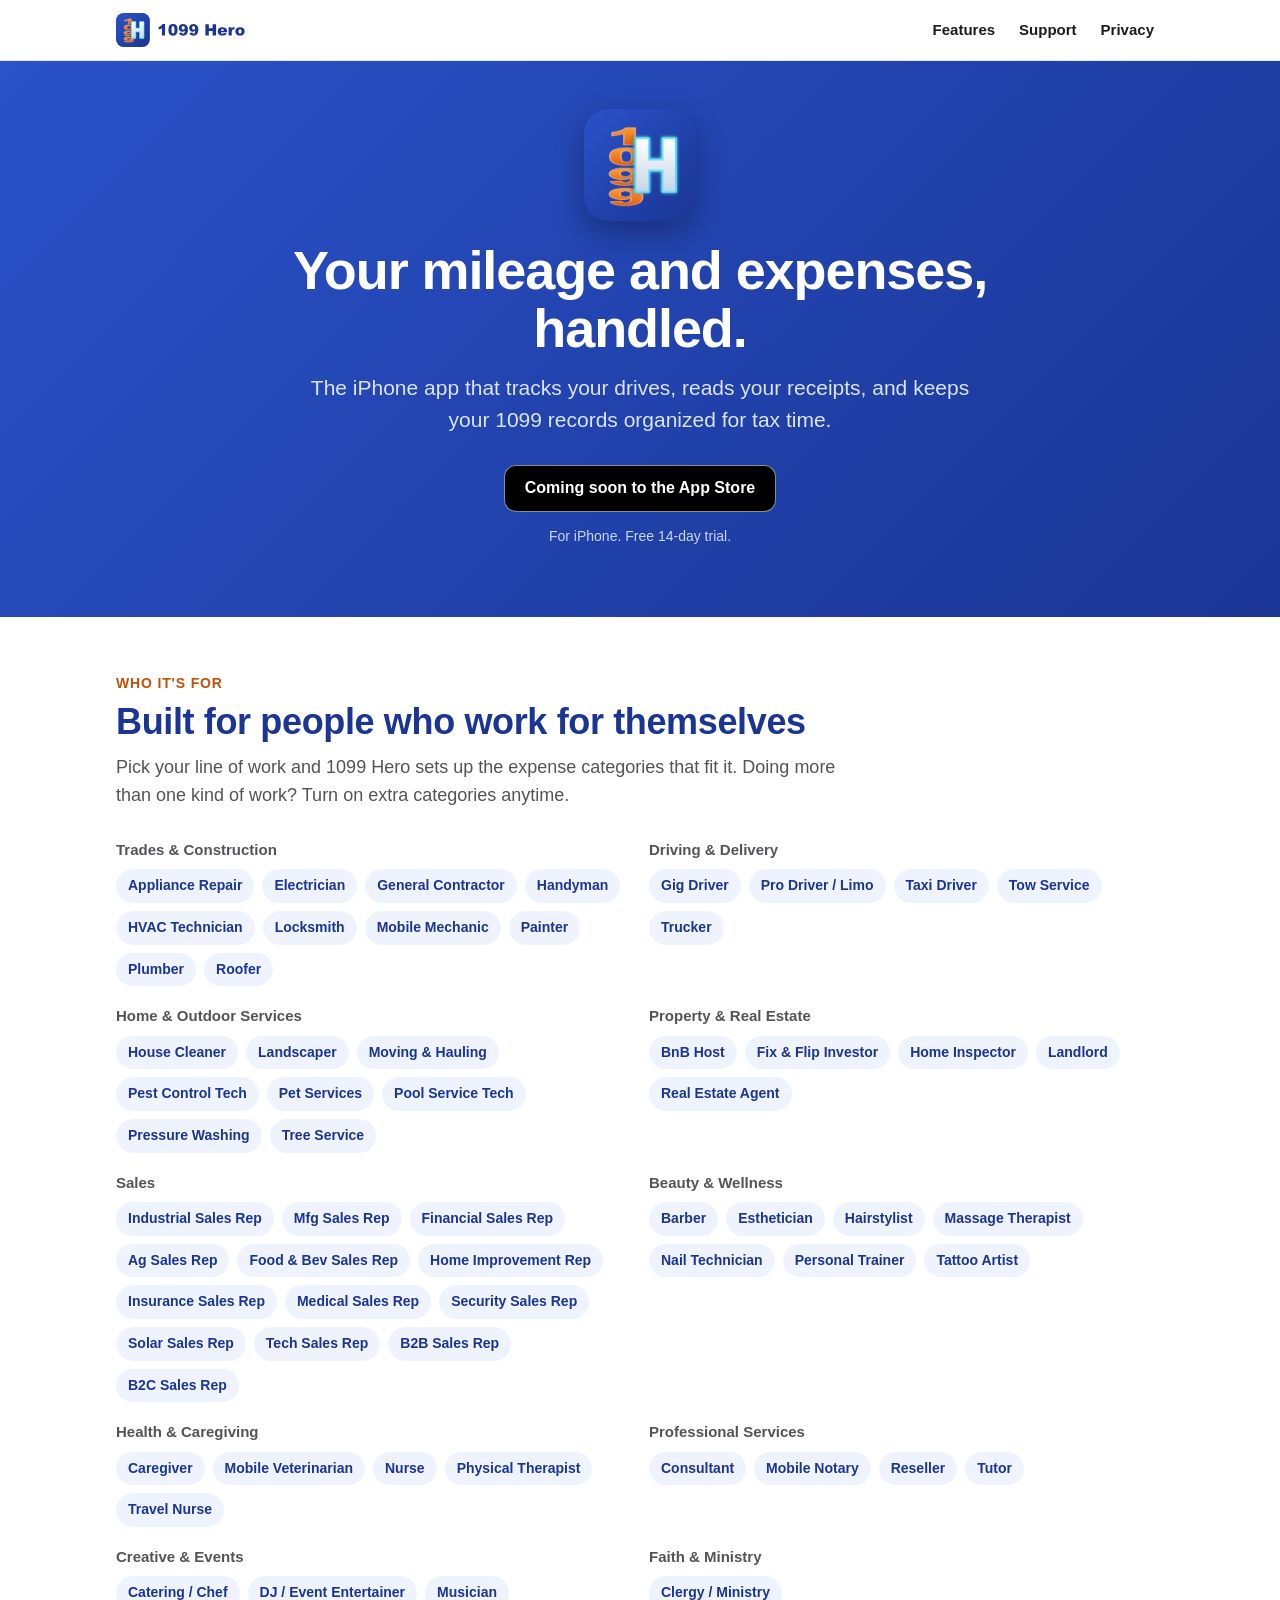
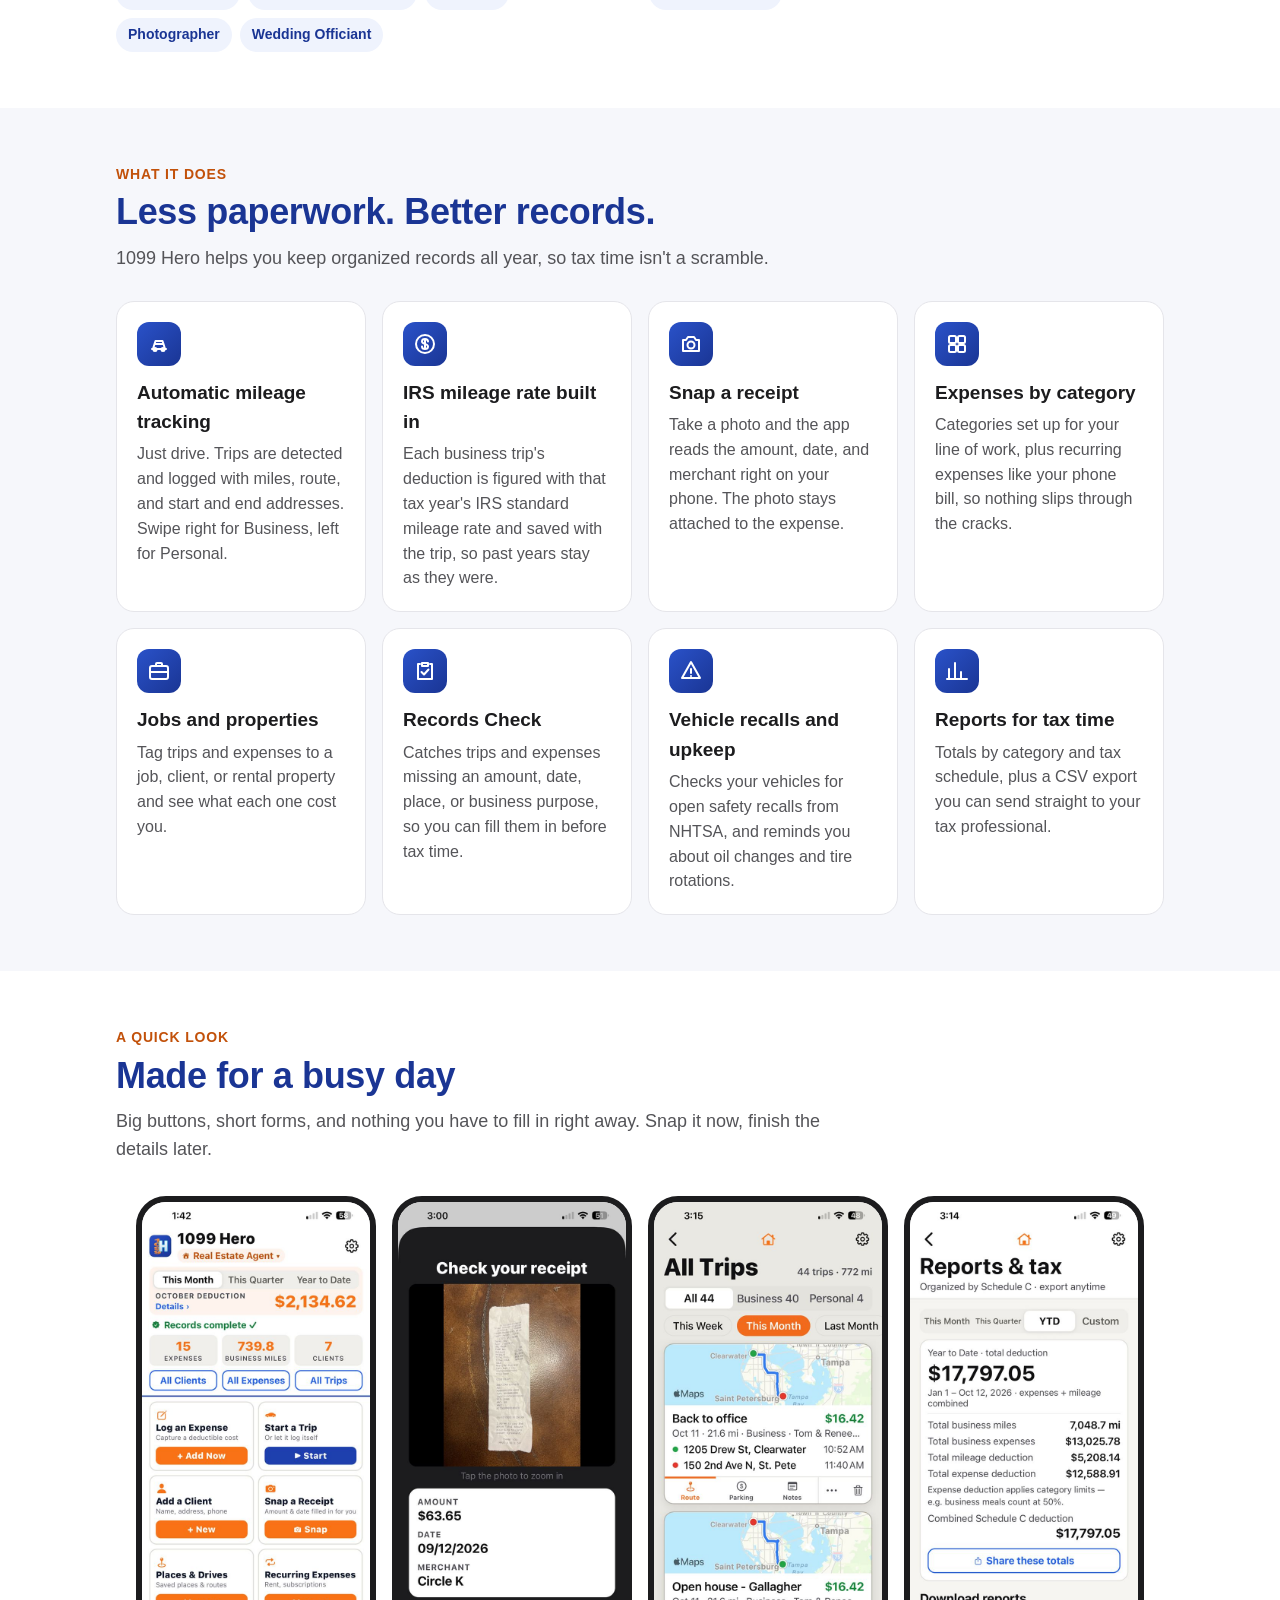
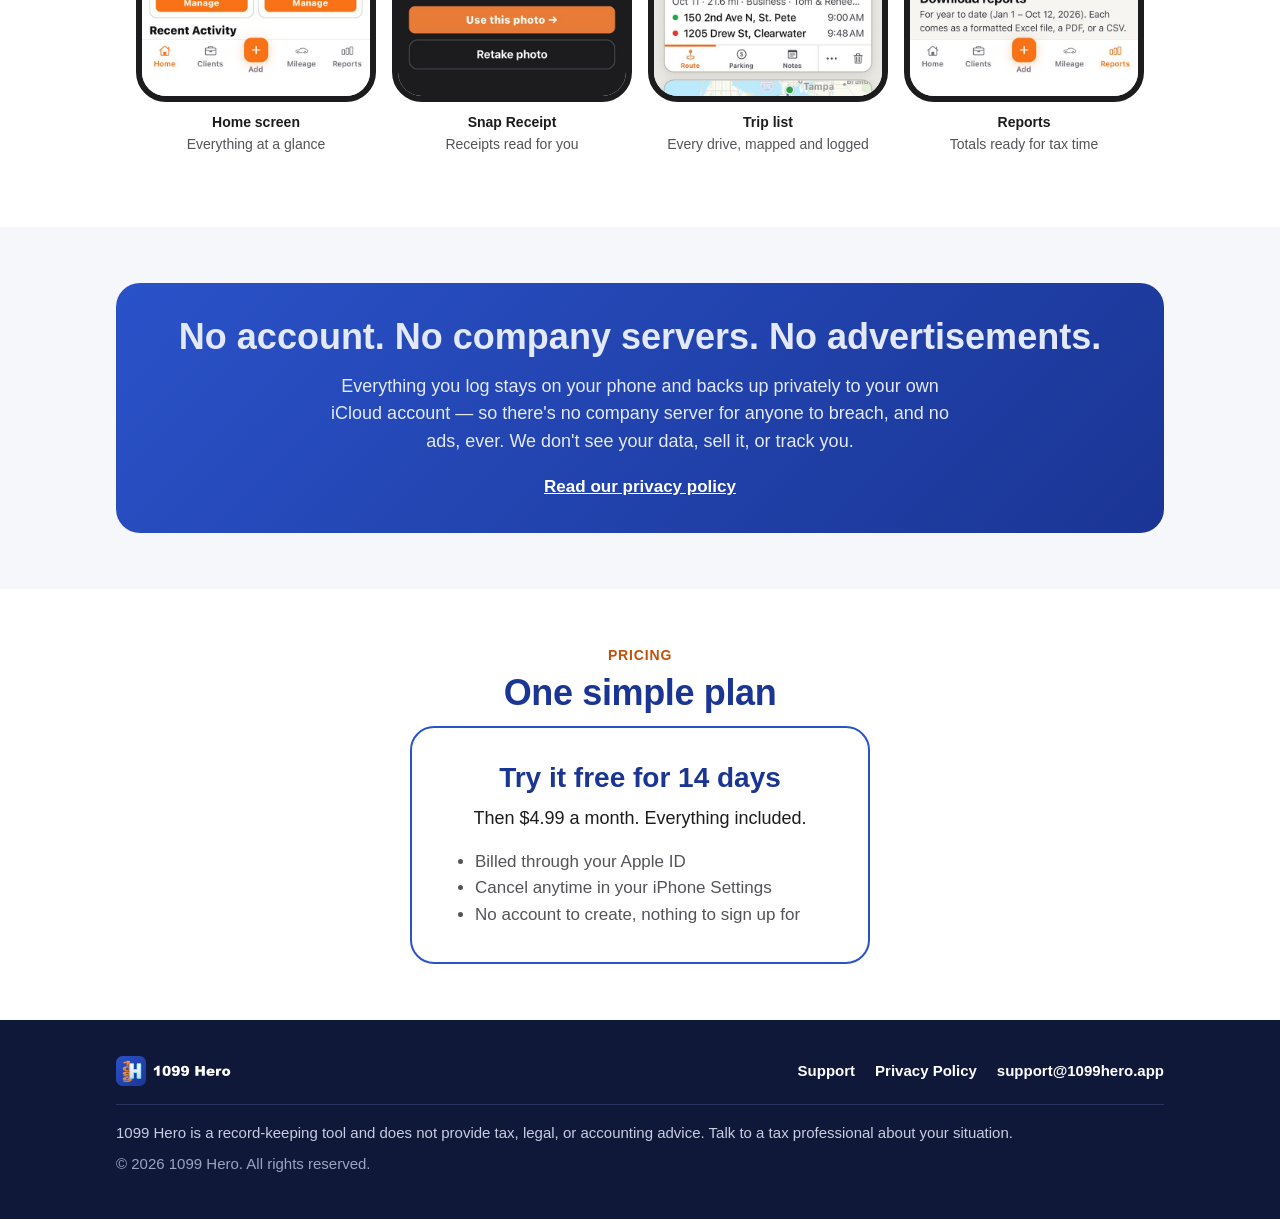
==== commit e2472de4: "Home page: real app screenshots in the four phone frames (Home, Snap Receipt, Trip list, Reports) Co" ====
--- a/index.html
+++ b/index.html
@@ -20,7 +20,7 @@
 <meta property="og:image:height" content="630">
 <meta property="og:image:alt" content="1099 Hero logo with the words: Mileage, receipts and expenses for 1099 workers">
 <meta name="twitter:card" content="summary_large_image">
-<link rel="stylesheet" href="assets/css/site.css">
+<link rel="stylesheet" href="assets/css/site.css?v=2">
 </head>
 <body>
 <a class="skip" href="#main">Skip to content</a>
@@ -175,13 +175,13 @@
       <p class="eyebrow">A quick look</p>
       <h2>Made for a busy day</h2>
       <p class="lede">Big buttons, short forms, and nothing you have to fill in right away. Snap it now, finish the details later.</p>
-      <!-- SCREENSHOTS: drop PNGs into assets/img/screenshots/ and replace each placeholder
-           <div class="frame">…</div> with <div class="frame"><img src="assets/img/screenshots/home.png" alt="…" loading="lazy"></div> -->
+      <!-- SCREENSHOTS: web-sized copies (600 x 1300 JPG) of the App Store screenshots live in
+           assets/img/screenshots/. To swap one, replace the file and update its alt text. -->
       <div class="shots">
-        <figure class="shot"><div class="frame">Home screen<br>(screenshot coming soon)</div><figcaption>Everything at a glance</figcaption></figure>
-        <figure class="shot"><div class="frame">Trip list<br>(screenshot coming soon)</div><figcaption>Swipe to classify trips</figcaption></figure>
-        <figure class="shot"><div class="frame">Snap Receipt<br>(screenshot coming soon)</div><figcaption>Receipts read for you</figcaption></figure>
-        <figure class="shot"><div class="frame">Records Check<br>(screenshot coming soon)</div><figcaption>Catch missing details</figcaption></figure>
+        <figure class="shot"><div class="frame photo"><img src="assets/img/screenshots/home.jpg" alt="1099 Hero home screen showing the October deduction, 15 expenses, 739.8 business miles and 7 clients" width="600" height="1300" loading="lazy"></div><figcaption><strong>Home screen</strong>Everything at a glance</figcaption></figure>
+        <figure class="shot"><div class="frame photo"><img src="assets/img/screenshots/snap-receipt.jpg" alt="1099 Hero Check your receipt screen with a photo of a gas receipt and the amount, date and merchant filled in" width="600" height="1300" loading="lazy"></div><figcaption><strong>Snap Receipt</strong>Receipts read for you</figcaption></figure>
+        <figure class="shot"><div class="frame photo"><img src="assets/img/screenshots/all-trips.jpg" alt="1099 Hero All Trips list showing two business trips, each with a route map, miles, addresses and deduction" width="600" height="1300" loading="lazy"></div><figcaption><strong>Trip list</strong>Every drive, mapped and logged</figcaption></figure>
+        <figure class="shot"><div class="frame photo"><img src="assets/img/screenshots/reports.jpg" alt="1099 Hero Reports screen showing the year-to-date total deduction, business miles and expenses, with a Share these totals button" width="600" height="1300" loading="lazy"></div><figcaption><strong>Reports</strong>Totals ready for tax time</figcaption></figure>
       </div>
     </div>
   </section>
--- a/assets/css/site.css
+++ b/assets/css/site.css
@@ -82,8 +82,10 @@
 .shots { display: flex; gap: 16px; overflow-x: auto; scroll-snap-type: x mandatory; padding: 4px 4px 16px; margin: 0 -4px; }
 .shot { flex: 0 0 auto; width: min(62vw, 240px); scroll-snap-align: center; text-align: center; margin: 0; }
 .shot .frame { aspect-ratio: 1290 / 2796; border-radius: 30px; border: 6px solid #1C1C1E; background: var(--blue-tint); overflow: hidden; display: grid; place-items: center; color: var(--blue-2); font-weight: 600; font-size: 14px; padding: 12px; }
-.shot .frame img { width: 100%; height: 100%; object-fit: cover; }
+.shot .frame.photo { display: block; aspect-ratio: auto; padding: 0; background: #1C1C1E; }
+.shot .frame img { display: block; width: 100%; height: auto; }
 .shot figcaption { font-size: 14px; color: var(--muted); margin-top: 10px; }
+.shot figcaption strong { display: block; color: var(--text); }
 @media (min-width: 900px) { .shots { justify-content: center; overflow: visible; } }
 
 /* Privacy */
